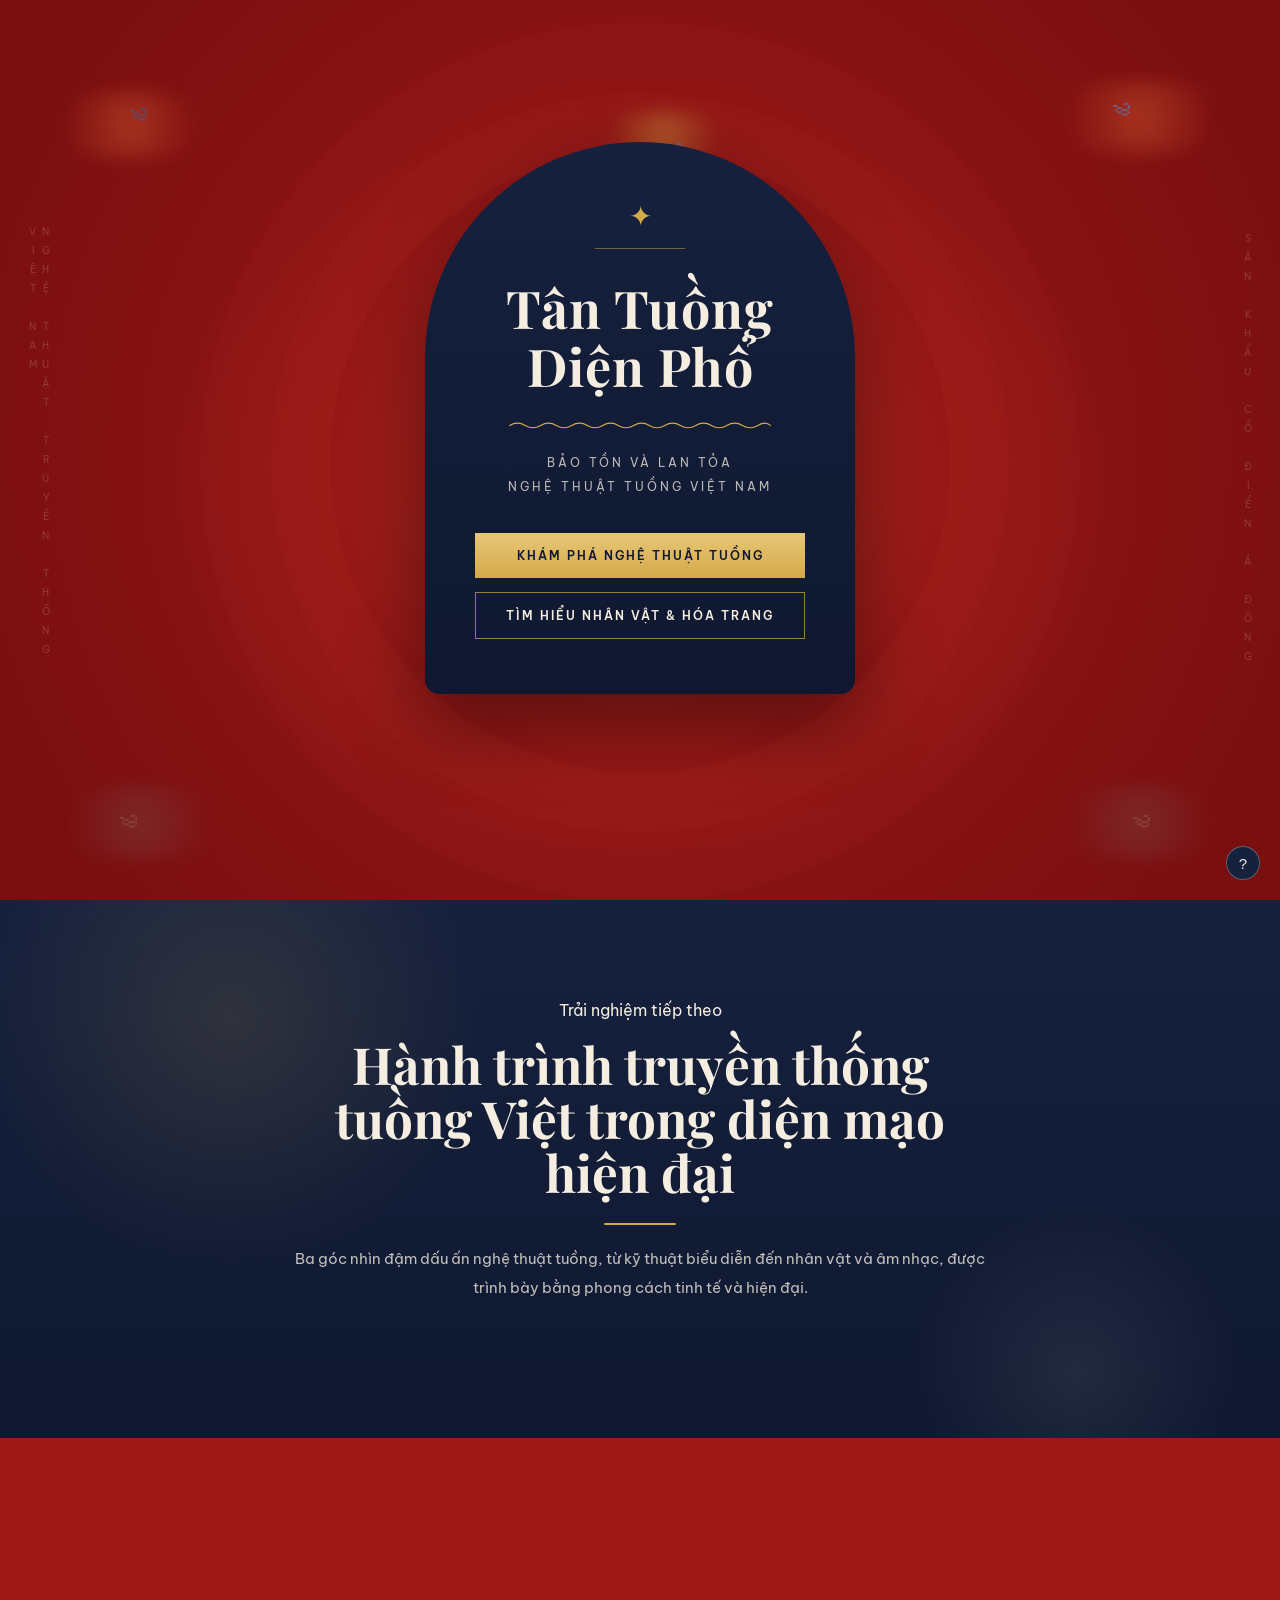
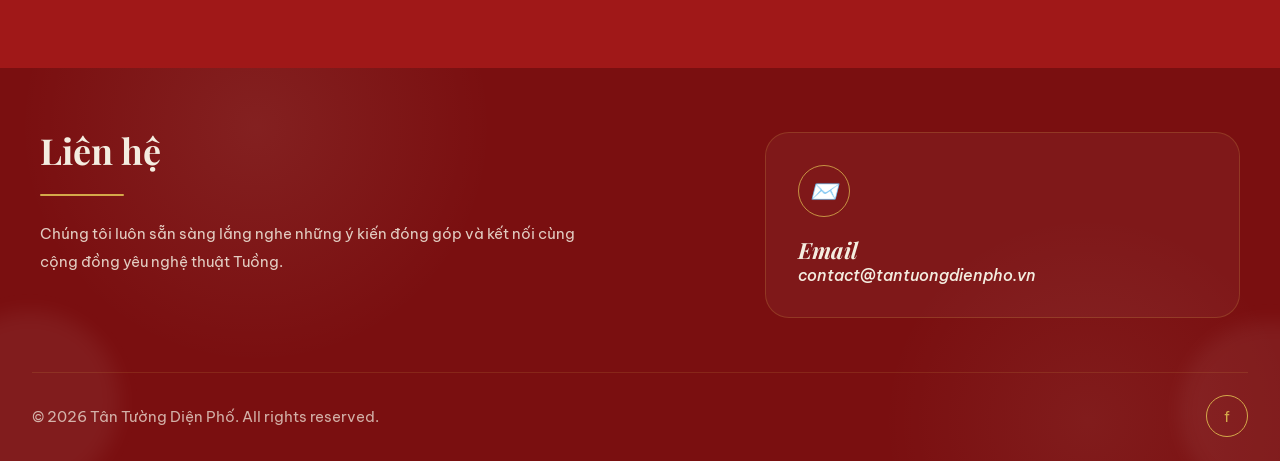
==== index.html @ 677be12e "lasted version" ====
<!DOCTYPE html>
<html lang="vi">
<head>
    <meta charset="UTF-8">
    <meta name="viewport" content="width=device-width, initial-scale=1.0">
    <title>Tân Tuồng Diện Phổ</title>
    <link rel="preconnect" href="https://fonts.googleapis.com">
    <link rel="preconnect" href="https://fonts.gstatic.com" crossorigin>
    <link href="https://fonts.googleapis.com/css2?family=Playfair+Display:wght@600;700;800&family=Be+Vietnam+Pro:wght@400;500;600&display=swap" rel="stylesheet">
    <style>
        :root {
            --maroon: #a01818;
            --maroon-dark: #7a0f10;
            --navy: #16213e;
            --navy-deep: #0f1830;
            --gold: #d4a94a;
            --gold-light: #e8c777;
            --cream: #f4ede0;
            --header-bg: #141225;
            --arch-offset: -30px;
        }

        * {
            margin: 0;
            padding: 0;
            box-sizing: border-box;
        }

        body {
            font-family: 'Be Vietnam Pro', sans-serif;
            background: var(--maroon);
            color: var(--cream);
            overflow-x: hidden;
        }

        header {
            position: fixed;
            top: 0;
            left: 0;
            right: 0;
            height: 56px;
            background: var(--header-bg);
            display: flex;
            align-items: center;
            justify-content: space-between;
            padding: 0 32px;
            z-index: 100;
            border-bottom: 1px solid rgba(212, 169, 74, 0.15);
        }

        .hero {
            position: relative;
            min-height: 100vh;
            padding: 26px 0 30px;
            background:
                radial-gradient(ellipse at center 55%, rgba(180, 40, 30, 0.55) 0%, transparent 55%),
                radial-gradient(circle at center, var(--maroon) 0%, var(--maroon-dark) 90%);
            display: flex;
            align-items: center;
            justify-content: center;
            overflow: hidden;
        }

        .hero::before {
            content: "";
            position: absolute;
            top: 50%;
            left: 50%;
            width: 620px;
            height: 620px;
            transform: translate(-50%, -48%);
            border-radius: 50%;
            background: radial-gradient(circle, rgba(200, 60, 40, 0.4) 0%, transparent 70%);
            box-shadow:
                0 0 0 60px rgba(200, 60, 40, 0.06),
                0 0 0 130px rgba(200, 60, 40, 0.05);
            pointer-events: none;
        }

        .side-text {
            position: absolute;
            top: 50%;
            transform: translateY(-50%);
            writing-mode: vertical-rl;
            text-orientation: upright;
            font-size: 10px;
            letter-spacing: 6px;
            color: rgba(244, 237, 224, 0.18);
            text-transform: uppercase;
            user-select: none;
        }

        .side-text.left { left: 26px; }
        .side-text.right { right: 26px; }

        .cloud {
            position: absolute;
            border-radius: 50%;
            filter: blur(8px);
            opacity: 0.55;
            pointer-events: none;
        }
        .cloud.tl { top: 90px;  left: 40px;   width: 180px; height: 70px;
            background: radial-gradient(circle, #c8502a 0%, transparent 70%); }
        .cloud.tr { top: 80px;  right: 40px;  width: 200px; height: 75px;
            background: radial-gradient(circle, #c8502a 0%, transparent 70%); }
        .cloud.tc { top: 110px; left: 46%;    width: 150px; height: 55px;
            background: radial-gradient(circle, #c98a3a 0%, transparent 70%); }
        .cloud.bl { bottom: 40px; left: 40px; width: 200px; height: 75px;
            background: radial-gradient(circle, #7a3a3a 0%, transparent 70%); }
        .cloud.br { bottom: 40px; right: 40px; width: 200px; height: 75px;
            background: radial-gradient(circle, #7a3a3a 0%, transparent 70%); }

        .swirl {
            position: absolute;
            font-size: 34px;
            color: rgba(60, 90, 150, 0.55);
            pointer-events: none;
        }
        .swirl.s1 { top: 95px; left: 130px; }
        .swirl.s2 { top: 130px; left: 52%; color: rgba(90, 120, 180, 0.6); }
        .swirl.s3 { top: 90px; right: 150px; color: rgba(90, 120, 180, 0.6); }
        .swirl.s4 { bottom: 55px; left: 120px; color: rgba(150, 90, 70, 0.5); }
        .swirl.s5 { bottom: 55px; right: 130px; color: rgba(150, 90, 70, 0.5); }

        .arch {
            position: relative;
            z-index: 5;
            width: 430px;
            max-width: 90vw;
            padding: 60px 50px 55px;
            background: linear-gradient(180deg, var(--navy) 0%, var(--navy-deep) 100%);
            border-radius: 215px 215px 14px 14px;
            box-shadow: 0 30px 80px rgba(0, 0, 0, 0.45);
            text-align: center;
            transform: translateY(var(--arch-offset));
        }

        .arch .top-star {
            color: var(--gold);
            font-size: 28px;
            line-height: 1;
        }

        .arch .divider-line {
            width: 90px;
            height: 1px;
            background: rgba(212, 169, 74, 0.5);
            margin: 18px auto 30px;
        }

        .arch h1 {
            font-family: 'Playfair Display', serif;
            font-weight: 700;
            font-size: 52px;
            line-height: 1.1;
            color: var(--cream);
            letter-spacing: 1px;
        }

        .wave {
            width: 340px;
            max-width: 80%;
            margin: 26px auto 20px;
            display: block;
        }

        .arch .subtitle {
            font-size: 12px;
            letter-spacing: 3px;
            color: rgba(244, 237, 224, 0.75);
            text-transform: uppercase;
            line-height: 2;
        }

        .arch .actions {
            margin-top: 34px;
            display: flex;
            flex-direction: column;
            gap: 14px;
        }

        .btn {
            padding: 15px 20px;
            font-size: 12px;
            font-weight: 600;
            letter-spacing: 2px;
            text-transform: uppercase;
            cursor: pointer;
            font-family: inherit;
            transition: all 0.25s ease;
        }

        .btn-primary {
            background: linear-gradient(180deg, var(--gold-light), var(--gold));
            border: none;
            color: var(--navy-deep);
        }

        .btn-primary:hover {
            filter: brightness(1.08);
            transform: translateY(-2px);
        }

        .btn-outline {
            background: transparent;
            border: 1px solid rgba(212, 169, 74, 0.7);
            color: var(--cream);
        }

        .btn-outline:hover {
            background: rgba(212, 169, 74, 0.12);
            border-color: var(--gold);
        }

        .contact-footer {
            position: relative;
            background: var(--maroon-dark);
            color: var(--cream);
            overflow: hidden;
            padding: 64px 32px 24px;
        }

        .contact-footer::before {
            content: "";
            position: absolute;
            inset: 0;
            background: radial-gradient(circle at 20% 15%, rgba(244, 237, 224, 0.08), transparent 22%),
                        radial-gradient(circle at 85% 90%, rgba(244, 237, 224, 0.06), transparent 18%);
            pointer-events: none;
            z-index: 0;
        }

        .contact-footer .footer-shell {
            position: relative;
            z-index: 1;
            max-width: 1200px;
            margin: 0 auto;
            display: grid;
            grid-template-columns: 1.3fr 0.9fr;
            gap: 38px;
            align-items: start;
        }

        .contact-footer h2 {
            font-family: 'Playfair Display', serif;
            font-weight: 700;
            font-size: clamp(2rem, 2.8vw, 3.4rem);
            line-height: 1.05;
            margin: 0;
        }

        .footer-heading {
            margin-bottom: 20px;
        }

        .footer-divider {
            width: 84px;
            height: 2px;
            margin: 24px 0 24px 0;
            background: var(--gold);
            border-radius: 999px;
        }

        .footer-copy {
            max-width: 560px;
            color: rgba(244, 237, 224, 0.85);
            line-height: 1.9;
            font-size: 15px;
            margin: 0;
        }

        .footer-contact {
            border: 1px solid rgba(212, 169, 74, 0.22);
            border-radius: 24px;
            padding: 32px;
            display: grid;
            gap: 18px;
            background: rgba(255, 255, 255, 0.04);
        }

        .footer-contact .contact-icon {
            width: 52px;
            height: 52px;
            display: grid;
            place-items: center;
            border: 1px solid rgba(212, 169, 74, 0.85);
            border-radius: 50%;
            color: var(--gold);
            font-size: 22px;
        }

        .footer-contact h3 {
            font-family: 'Playfair Display', serif;
            margin: 0;
            font-size: 1.4rem;
        }

        .footer-contact a {
            color: var(--cream);
            text-decoration: none;
            font-weight: 500;
            transition: color 0.2s ease;
        }

        .footer-contact a:hover {
            color: var(--gold);
        }

        .footer-bottom {
            position: relative;
            z-index: 1;
            display: flex;
            align-items: center;
            justify-content: space-between;
            border-top: 1px solid rgba(212, 169, 74, 0.15);
            margin-top: 54px;
            padding-top: 22px;
            font-size: 0.94rem;
            color: rgba(244, 237, 224, 0.72);
        }

        .footer-social {
            display: flex;
            align-items: center;
        }

        .footer-social a {
            width: 42px;
            height: 42px;
            border: 1px solid var(--gold);
            border-radius: 50%;
            display: grid;
            place-items: center;
            color: var(--gold);
            transition: transform 0.2s ease, background 0.2s ease;
            text-decoration: none;
        }

        .footer-social a:hover {
            transform: scale(1.05);
            background: rgba(212, 169, 74, 0.12);
        }

        .contact-footer .footer-cloud {
            position: absolute;
            width: 180px;
            height: 180px;
            border-radius: 50%;
            background: rgba(244, 237, 224, 0.06);
            filter: blur(10px);
            z-index: 0;
            pointer-events: none;
        }

        .contact-footer .footer-cloud.left {
            left: -60px;
            bottom: -30px;
        }

        .contact-footer .footer-cloud.right {
            right: -80px;
            bottom: -40px;
        }

        @media (max-width: 1024px) {
            .contact-footer .footer-shell {
                grid-template-columns: 1fr;
            }

            .footer-bottom {
                flex-direction: column;
                align-items: center;
                gap: 18px;
                text-align: center;
            }

            .footer-social {
                justify-content: center;
            }
        }

        @media (max-width: 768px) {
            .experience-section {
                padding: 60px 20px 0;
            }

            .contact-footer {
                padding: 52px 20px 24px;
            }

            .footer-contact {
                padding: 28px;
            }

            .footer-heading {
                text-align: center;
            }

            .footer-copy {
                margin-left: auto;
                margin-right: auto;
            }

            .footer-bottom {
                padding-top: 18px;
            }
        }

        .red-panel {
            position: relative;
            width: 100vw;
            min-height: calc(100vh - 670px);
            background: var(--maroon);
            left: 50%;
            transform: translateX(-50%);
        }

        .experience-section {
            position: relative;
            padding: 100px 0 80px;
            background: linear-gradient(180deg, var(--navy) 0%, var(--navy-deep) 100%);
            overflow: hidden;
        }

        .experience-section::before {
            content: "";
            position: absolute;
            inset: 0;
            background: radial-gradient(circle at 18% 22%, rgba(212, 169, 74, 0.14), transparent 22%),
                        radial-gradient(circle at 84% 88%, rgba(244, 237, 224, 0.08), transparent 14%);
            pointer-events: none;
            z-index: 0;
        }

        .experience-shell {
            position: relative;
            z-index: 1;
            max-width: 1200px;
            margin: 0 auto;
        }

        .experience-intro {
            max-width: 720px;
            margin: 0 auto 56px;
            text-align: center;
            opacity: 0;
            transform: translateY(18px);
            animation: fadeUp 0.7s ease forwards;
            animation-delay: 0.2s;
        }

        .experience-intro h2 {
            font-family: 'Playfair Display', serif;
            font-weight: 700;
            font-size: clamp(2.6rem, 4vw, 3.8rem);
            line-height: 1.05;
            margin-top: 18px;
        }

        .experience-intro p {
            margin-top: 20px;
            color: rgba(244, 237, 224, 0.78);
            font-size: 15px;
            line-height: 1.9;
        }

        .experience-divider {
            width: 72px;
            height: 2px;
            background: var(--gold);
            border-radius: 999px;
            margin: 24px auto 0;
        }

        .feature-grid {
            display: grid;
            grid-template-columns: repeat(3, minmax(0, 1fr));
            gap: 28px;
        }

        .feature-card {
            position: relative;
            background: rgba(255, 255, 255, 0.05);
            border: 1px solid rgba(212, 169, 74, 0.18);
            border-radius: 28px;
            padding: 34px 30px;
            min-height: 340px;
            display: flex;
            flex-direction: column;
            justify-content: space-between;
            box-shadow: 0 24px 60px rgba(0, 0, 0, 0.18);
            transition: transform 0.3s ease, box-shadow 0.3s ease;
            opacity: 0;
            transform: translateY(24px);
            animation: fadeUp 0.7s ease forwards;
        }

        .feature-card:nth-child(1) { animation-delay: 0.35s; }
        .feature-card:nth-child(2) { animation-delay: 0.5s; }
        .feature-card:nth-child(3) { animation-delay: 0.65s; }

        .feature-card:hover {
            transform: translateY(-8px);
            box-shadow: 0 36px 90px rgba(0, 0, 0, 0.22);
        }

        .feature-icon {
            width: 56px;
            height: 56px;
            display: grid;
            place-items: center;
            margin-bottom: 24px;
            border-radius: 18px;
            background: rgba(212, 169, 74, 0.14);
            color: var(--gold);
            font-size: 28px;
        }

        .feature-card h3 {
            font-family: 'Playfair Display', serif;
            font-size: 1.45rem;
            margin-bottom: 14px;
        }

        .feature-card p {
            color: rgba(244, 237, 224, 0.77);
            line-height: 1.9;
            margin: 0;
        }

        .card-btn {
            margin-top: 30px;
            width: fit-content;
        }

        .section-spark {
            position: absolute;
            width: 10px;
            height: 10px;
            border-radius: 50%;
            background: rgba(212, 169, 74, 0.8);
            filter: blur(0.6px);
            opacity: 0.9;
            pointer-events: none;
            z-index: 0;
        }

        .section-spark.s1 {
            top: 24%;
            left: 12%;
        }

        .section-spark.s2 {
            bottom: 22%;
            right: 14%;
            width: 14px;
            height: 14px;
            opacity: 0.75;
        }

        @keyframes fadeUp {
            to {
                opacity: 1;
                transform: translateY(0);
            }
        }

        @media (prefers-reduced-motion: reduce) {
            .experience-intro,
            .feature-card {
                animation: none !important;
                transition: none !important;
                transform: none !important;
            }
        }

        .help {
            position: fixed;
            bottom: 20px;
            right: 20px;
            width: 34px;
            height: 34px;
            border-radius: 50%;
            background: var(--navy);
            color: var(--cream);
            border: 1px solid rgba(244, 237, 224, 0.3);
            display: flex;
            align-items: center;
            justify-content: center;
            font-size: 15px;
            cursor: pointer;
            z-index: 100;
        }

        @media (max-width: 1024px) {
            .feature-grid {
                grid-template-columns: 1fr 1fr;
            }
        }

        @media (max-width: 768px) {
            nav, .btn-header { display: none; }
            .arch h1 { font-size: 38px; }
            .side-text { display: none; }
            .experience-section {
                padding: 60px 20px 80px;
            }
            .feature-grid {
                grid-template-columns: 1fr;
            }
        }
    </style>
</head>
<body>
    <section class="hero">
        <!-- decorative clouds & swirls -->
        <span class="cloud tl"></span>
        <span class="cloud tr"></span>
        <span class="cloud tc"></span>
        <span class="cloud bl"></span>
        <span class="cloud br"></span>
        <span class="swirl s1">༄</span>
        <span class="swirl s2">༄</span>
        <span class="swirl s3">༄</span>
        <span class="swirl s4">༄</span>
        <span class="swirl s5">༄</span>

        <div class="side-text left">Nghệ thuật truyền thống Việt Nam</div>
        <div class="side-text right">Sân khấu cổ điển Á Đông</div>

        <div class="arch">
            <div class="top-star">✦</div>
            <div class="divider-line"></div>
            <h1>Tân Tuồng<br>Diện Phổ</h1>

            <svg class="wave" viewBox="0 0 340 14" fill="none" xmlns="http://www.w3.org/2000/svg">
                <path d="M2 7 Q 12 1, 22 7 T 42 7 T 62 7 T 82 7 T 102 7 T 122 7 T 142 7 T 162 7 T 182 7 T 202 7 T 222 7 T 242 7 T 262 7 T 282 7 T 302 7 T 322 7 T 338 7"
                      stroke="#d4a94a" stroke-width="1.5" fill="none" stroke-linecap="round"/>
            </svg>

            <div class="subtitle">
                Bảo tồn và lan tỏa<br>
                Nghệ thuật tuồng Việt Nam
            </div>

            <div class="actions">
                <button class="btn btn-primary">Khám phá nghệ thuật tuồng</button>
                <button class="btn btn-outline">Tìm hiểu nhân vật &amp; hóa trang</button>
            </div>
        </div>
    </section>

    <section class="experience-section">
        <div class="experience-shell">
            <div class="experience-intro">
                <div class="section-label">Trải nghiệm tiếp theo</div>
                <h2>Hành trình truyền thống tuồng Việt trong diện mạo hiện đại</h2>
                <div class="experience-divider"></div>
                <p>Ba góc nhìn đậm dấu ấn nghệ thuật tuồng, từ kỹ thuật biểu diễn đến nhân vật và âm nhạc, được trình bày bằng phong cách tinh tế và hiện đại.</p>
            </div>

        </div>
    </section>

    <div class="red-panel"></div>

    <footer class="contact-footer" aria-labelledby="footer-contact-title">
        <div class="contact-footer__cloud footer-cloud left"></div>
        <div class="contact-footer__cloud footer-cloud right"></div>

        <div class="footer-shell">
            <div class="footer-heading">
                <h2 id="footer-contact-title">Liên hệ</h2>
                <div class="footer-divider"></div>
                <p class="footer-copy">Chúng tôi luôn sẵn sàng lắng nghe những ý kiến đóng góp và kết nối cùng cộng đồng yêu nghệ thuật Tuồng.</p>
            </div>

            <address class="footer-contact" aria-label="Email contact">
                <div class="contact-icon" aria-hidden="true">✉️</div>
                <div>
                    <h3>Email</h3>
                    <a href="mailto:contact@tantuongdienpho.vn">contact@tantuongdienpho.vn</a>
                </div>
            </address>
        </div>

        <div class="footer-bottom">
            <div>© 2026 Tân Tường Diện Phố. All rights reserved.</div>
            <div class="footer-social">
                <a href="https://www.facebook.com" aria-label="Facebook page" target="_blank" rel="noreferrer noopener">f</a>
            </div>
        </div>
    </footer>

    <button class="help" title="Trợ giúp">?</button>
</body>
</html>
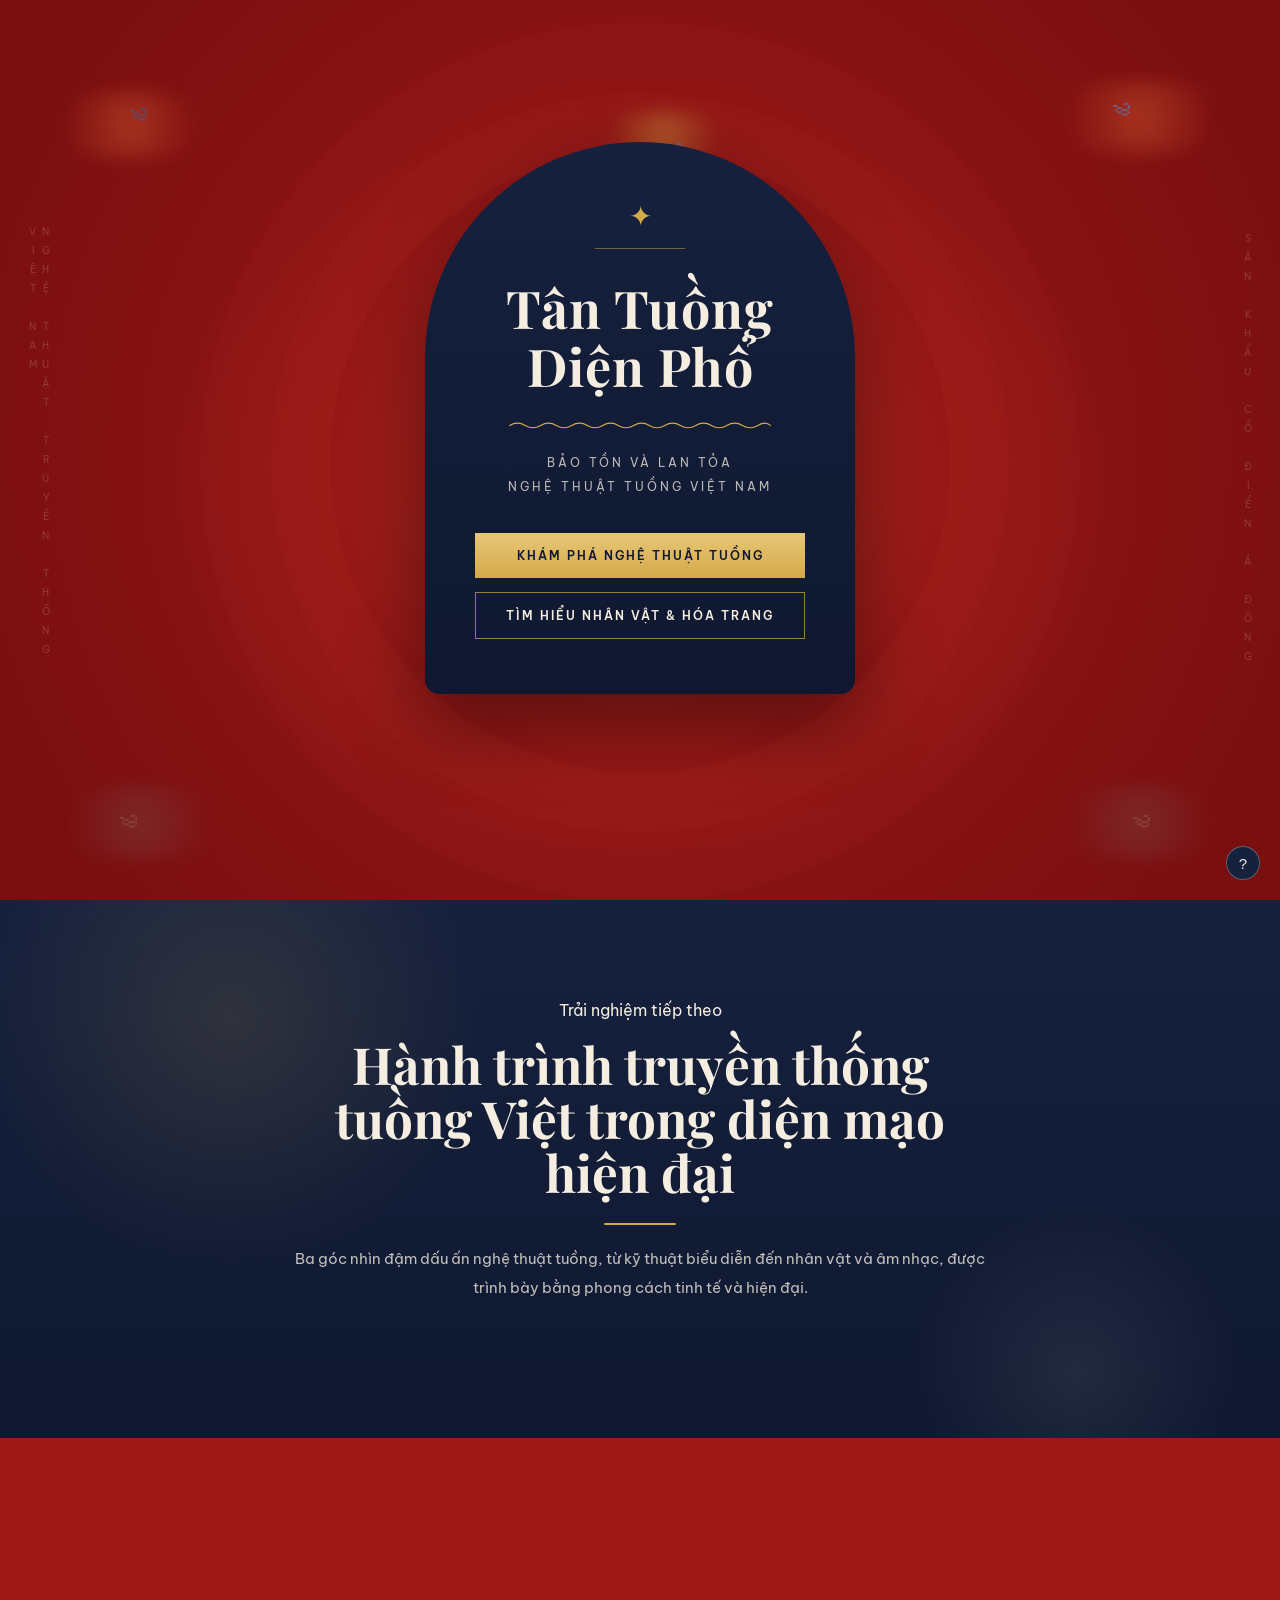
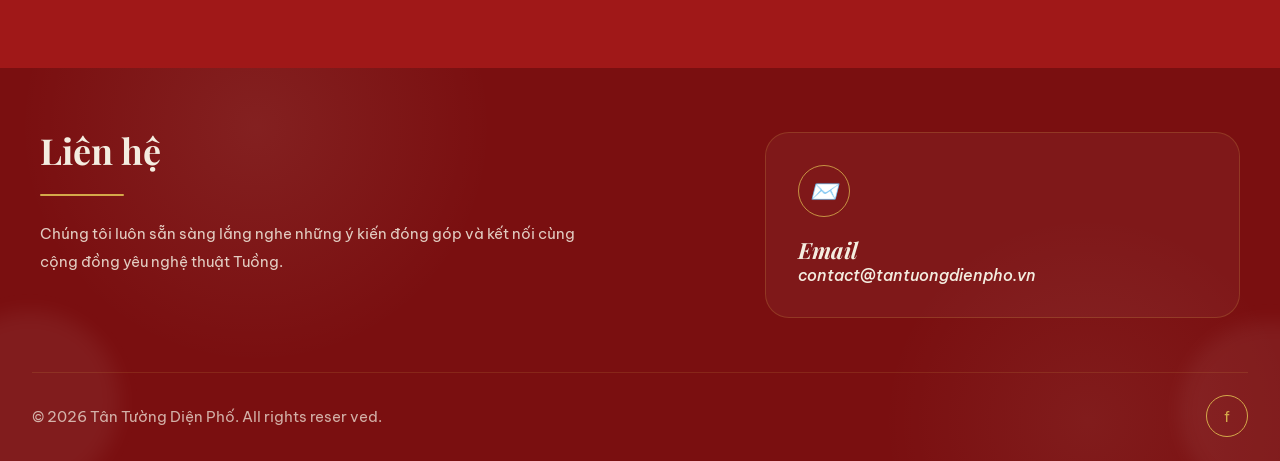
==== commit 8fcca842: "Implement PNG clouds in CSS and HTML Added PNG decorative clouds with responsive styles." ====
--- a/index.html
+++ b/index.html
@@ -116,6 +116,7 @@
             font-size: 34px;
             color: rgba(60, 90, 150, 0.55);
             pointer-events: none;
+            z-index: 3;
         }
         .swirl.s1 { top: 95px; left: 130px; }
         .swirl.s2 { top: 130px; left: 52%; color: rgba(90, 120, 180, 0.6); }
@@ -123,6 +124,51 @@
         .swirl.s4 { bottom: 55px; left: 120px; color: rgba(150, 90, 70, 0.5); }
         .swirl.s5 { bottom: 55px; right: 130px; color: rgba(150, 90, 70, 0.5); }
 
+        /* PNG decorative clouds (use images from /img) */
+        .png-cloud {
+            position: absolute;
+            pointer-events: none;
+            user-select: none;
+            object-fit: contain;
+            height: auto;
+            z-index: 2; /* below .arch (z-index:5) */
+        }
+
+        /* Top-left: img/4.png — slightly overflow left edge */
+        .png-cloud.top-left {
+            left: 270px;
+            top: 40px;
+            width: clamp(340px, 36vw, 380px);
+            transform: scale(1.5);
+            transform-origin: center center;
+        }
+
+        /* Top-right: img/5.png */
+        .png-cloud.top-right {
+            right: 380px;
+            top: 210px;
+            width: clamp(180px, 18vw, 220px);
+            transform: rotate(-5deg) scale(2);
+            transform-origin: center center;
+        }
+
+        /* Bottom-left base: img/2.png (teal cloud) */
+        .png-cloud.bottom-left {
+            left: 10px;
+            bottom: -80px;
+            width: clamp(380px, 44vw, 450px);
+            z-index: 2;
+        }
+
+        /* Bottom-left small overlay (removed) */
+
+        /* Responsive: reduce cloud sizes to ~65% on small screens */
+        @media (max-width: 768px) {
+            .png-cloud.top-left { width: clamp(220px, 30vw, 250px); left: 290px; top: 24px; transform: scale(1.5); transform-origin: center center; }
+            .png-cloud.top-right { width: clamp(120px, 22vw, 150px); right: 280px; top: 140px; transform: rotate(-5deg) scale(2); transform-origin: center center; }
+            .png-cloud.bottom-left { width: clamp(240px, 45vw, 300px); left: 50px; bottom: -40px; }
+            /* .png-cloud.bottom-left-small removed */
+        }
         .arch {
             position: relative;
             z-index: 5;
@@ -620,6 +666,13 @@
         <span class="cloud tc"></span>
         <span class="cloud bl"></span>
         <span class="cloud br"></span>
+
+        <!-- decorative clouds & swirls (original ornaments restored) -->
+        <!-- PNG cloud decorations (layered below the arch) -->
+        <img src="img/4.png" alt="" class="png-cloud top-left" aria-hidden="true">
+        <img src="img/5.png" alt="" class="png-cloud top-right" aria-hidden="true">
+        <img src="img/2.png" alt="" class="png-cloud bottom-left" aria-hidden="true">
+
         <span class="swirl s1">༄</span>
         <span class="swirl s2">༄</span>
         <span class="swirl s3">༄</span>
@@ -686,7 +739,7 @@
         </div>
 
         <div class="footer-bottom">
-            <div>© 2026 Tân Tường Diện Phố. All rights reserved.</div>
+            <div>© 2026 Tân Tường Diện Phố. All rights reser    ved.</div>
             <div class="footer-social">
                 <a href="https://www.facebook.com" aria-label="Facebook page" target="_blank" rel="noreferrer noopener">f</a>
             </div>
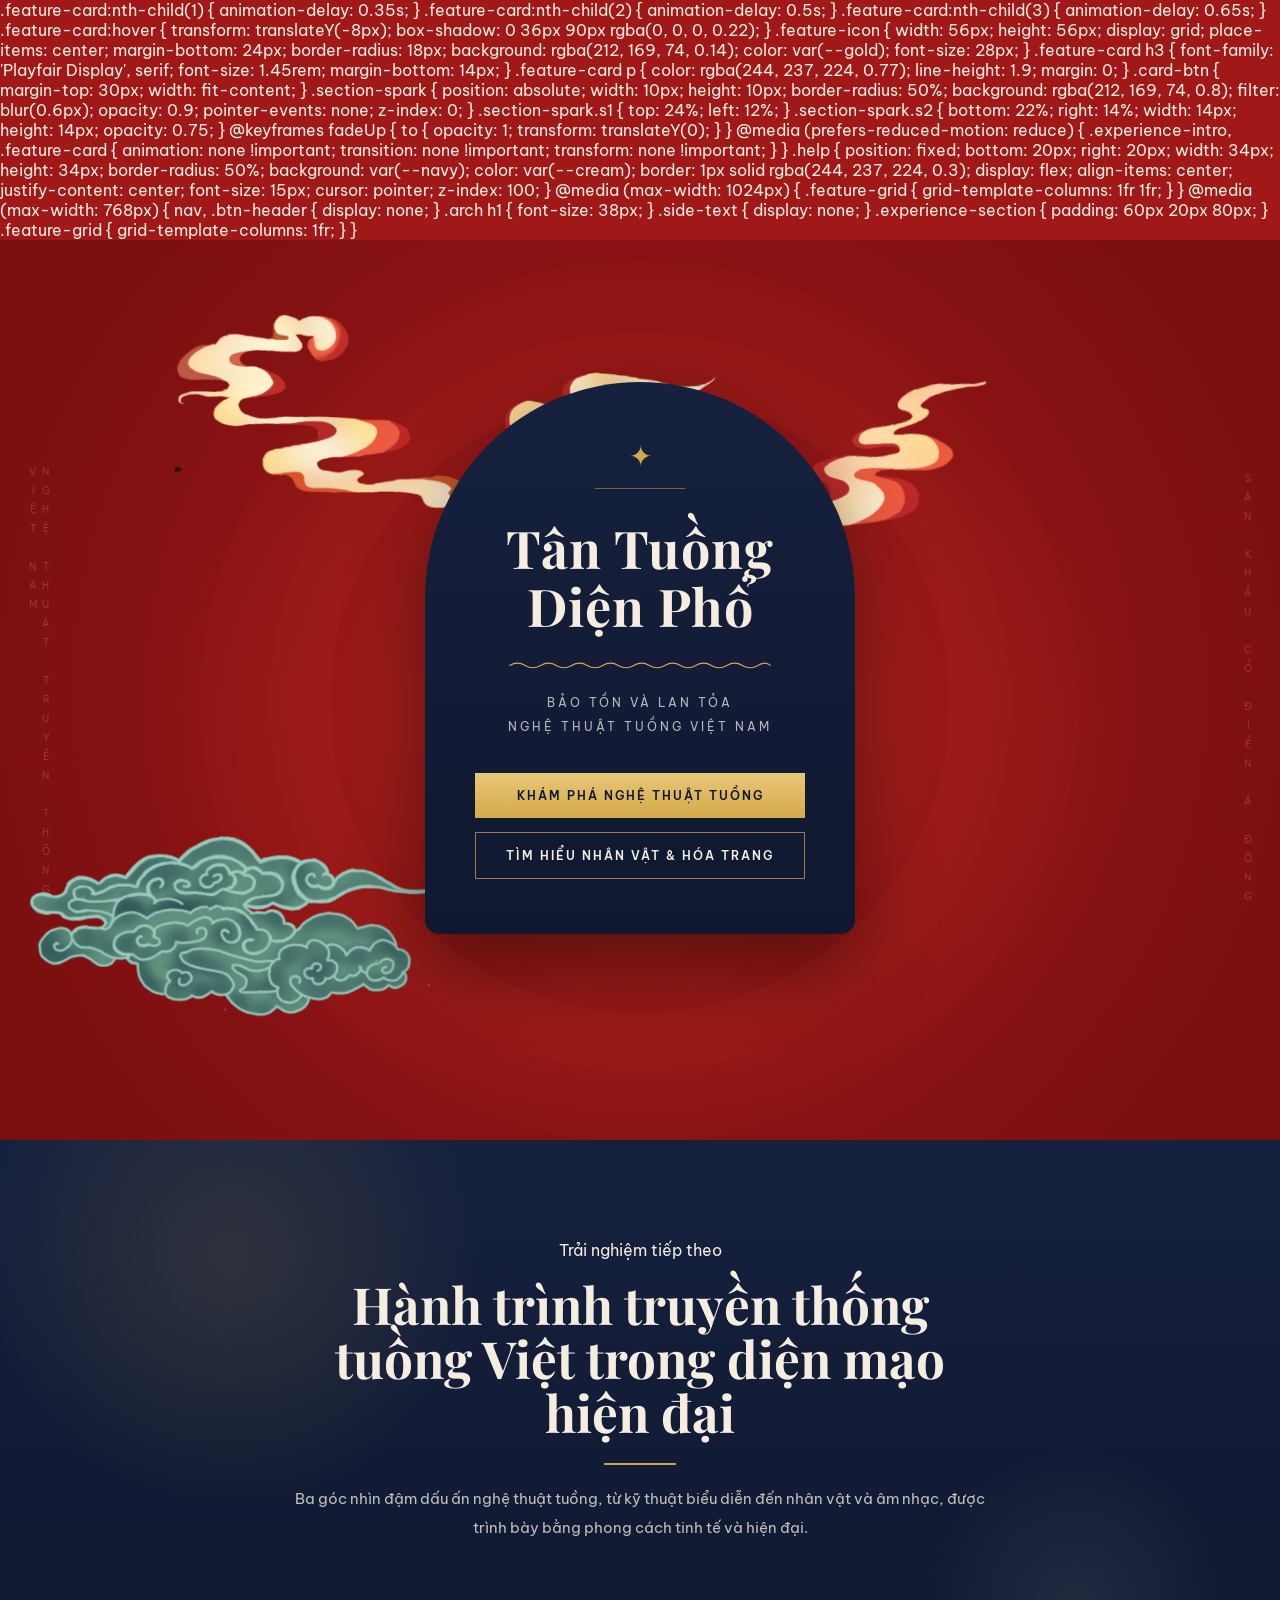
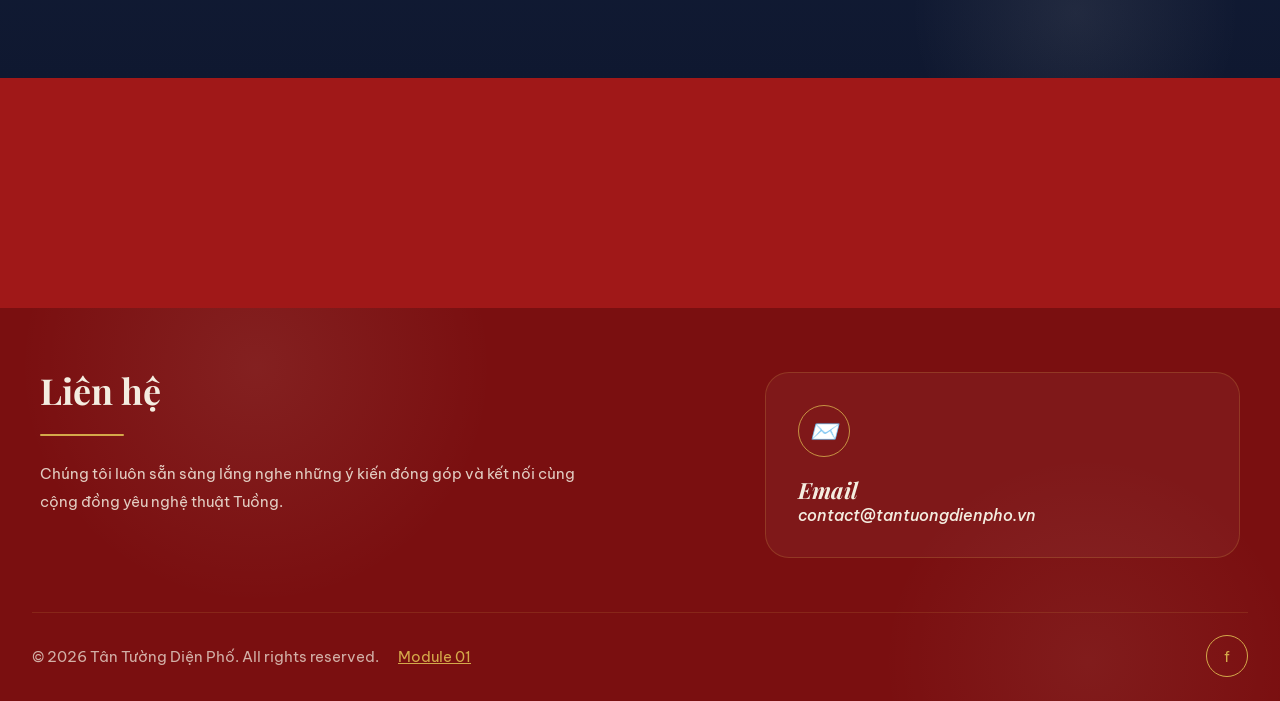
==== commit 3244334b: "adhsjfd" ====
--- a/index.html
+++ b/index.html
@@ -7,541 +7,7 @@
     <link rel="preconnect" href="https://fonts.googleapis.com">
     <link rel="preconnect" href="https://fonts.gstatic.com" crossorigin>
     <link href="https://fonts.googleapis.com/css2?family=Playfair+Display:wght@600;700;800&family=Be+Vietnam+Pro:wght@400;500;600&display=swap" rel="stylesheet">
-    <style>
-        :root {
-            --maroon: #a01818;
-            --maroon-dark: #7a0f10;
-            --navy: #16213e;
-            --navy-deep: #0f1830;
-            --gold: #d4a94a;
-            --gold-light: #e8c777;
-            --cream: #f4ede0;
-            --header-bg: #141225;
-            --arch-offset: -30px;
-        }
-
-        * {
-            margin: 0;
-            padding: 0;
-            box-sizing: border-box;
-        }
-
-        body {
-            font-family: 'Be Vietnam Pro', sans-serif;
-            background: var(--maroon);
-            color: var(--cream);
-            overflow-x: hidden;
-        }
-
-        header {
-            position: fixed;
-            top: 0;
-            left: 0;
-            right: 0;
-            height: 56px;
-            background: var(--header-bg);
-            display: flex;
-            align-items: center;
-            justify-content: space-between;
-            padding: 0 32px;
-            z-index: 100;
-            border-bottom: 1px solid rgba(212, 169, 74, 0.15);
-        }
-
-        .hero {
-            position: relative;
-            min-height: 100vh;
-            padding: 26px 0 30px;
-            background:
-                radial-gradient(ellipse at center 55%, rgba(180, 40, 30, 0.55) 0%, transparent 55%),
-                radial-gradient(circle at center, var(--maroon) 0%, var(--maroon-dark) 90%);
-            display: flex;
-            align-items: center;
-            justify-content: center;
-            overflow: hidden;
-        }
-
-        .hero::before {
-            content: "";
-            position: absolute;
-            top: 50%;
-            left: 50%;
-            width: 620px;
-            height: 620px;
-            transform: translate(-50%, -48%);
-            border-radius: 50%;
-            background: radial-gradient(circle, rgba(200, 60, 40, 0.4) 0%, transparent 70%);
-            box-shadow:
-                0 0 0 60px rgba(200, 60, 40, 0.06),
-                0 0 0 130px rgba(200, 60, 40, 0.05);
-            pointer-events: none;
-        }
-
-        .side-text {
-            position: absolute;
-            top: 50%;
-            transform: translateY(-50%);
-            writing-mode: vertical-rl;
-            text-orientation: upright;
-            font-size: 10px;
-            letter-spacing: 6px;
-            color: rgba(244, 237, 224, 0.18);
-            text-transform: uppercase;
-            user-select: none;
-        }
-
-        .side-text.left { left: 26px; }
-        .side-text.right { right: 26px; }
-
-        .cloud {
-            position: absolute;
-            border-radius: 50%;
-            filter: blur(8px);
-            opacity: 0.55;
-            pointer-events: none;
-        }
-        .cloud.tl { top: 90px;  left: 40px;   width: 180px; height: 70px;
-            background: radial-gradient(circle, #c8502a 0%, transparent 70%); }
-        .cloud.tr { top: 80px;  right: 40px;  width: 200px; height: 75px;
-            background: radial-gradient(circle, #c8502a 0%, transparent 70%); }
-        .cloud.tc { top: 110px; left: 46%;    width: 150px; height: 55px;
-            background: radial-gradient(circle, #c98a3a 0%, transparent 70%); }
-        .cloud.bl { bottom: 40px; left: 40px; width: 200px; height: 75px;
-            background: radial-gradient(circle, #7a3a3a 0%, transparent 70%); }
-        .cloud.br { bottom: 40px; right: 40px; width: 200px; height: 75px;
-            background: radial-gradient(circle, #7a3a3a 0%, transparent 70%); }
-
-        .swirl {
-            position: absolute;
-            font-size: 34px;
-            color: rgba(60, 90, 150, 0.55);
-            pointer-events: none;
-            z-index: 3;
-        }
-        .swirl.s1 { top: 95px; left: 130px; }
-        .swirl.s2 { top: 130px; left: 52%; color: rgba(90, 120, 180, 0.6); }
-        .swirl.s3 { top: 90px; right: 150px; color: rgba(90, 120, 180, 0.6); }
-        .swirl.s4 { bottom: 55px; left: 120px; color: rgba(150, 90, 70, 0.5); }
-        .swirl.s5 { bottom: 55px; right: 130px; color: rgba(150, 90, 70, 0.5); }
-
-        /* PNG decorative clouds (use images from /img) */
-        .png-cloud {
-            position: absolute;
-            pointer-events: none;
-            user-select: none;
-            object-fit: contain;
-            height: auto;
-            z-index: 2; /* below .arch (z-index:5) */
-        }
-
-        /* Top-left: img/4.png — slightly overflow left edge */
-        .png-cloud.top-left {
-            left: 270px;
-            top: 40px;
-            width: clamp(340px, 36vw, 380px);
-            transform: scale(1.5);
-            transform-origin: center center;
-        }
-
-        /* Top-right: img/5.png */
-        .png-cloud.top-right {
-            right: 380px;
-            top: 210px;
-            width: clamp(180px, 18vw, 220px);
-            transform: rotate(-5deg) scale(2);
-            transform-origin: center center;
-        }
-
-        /* Bottom-left base: img/2.png (teal cloud) */
-        .png-cloud.bottom-left {
-            left: 10px;
-            bottom: -80px;
-            width: clamp(380px, 44vw, 450px);
-            z-index: 2;
-        }
-
-        /* Bottom-left small overlay (removed) */
-
-        /* Responsive: reduce cloud sizes to ~65% on small screens */
-        @media (max-width: 768px) {
-            .png-cloud.top-left { width: clamp(220px, 30vw, 250px); left: 290px; top: 24px; transform: scale(1.5); transform-origin: center center; }
-            .png-cloud.top-right { width: clamp(120px, 22vw, 150px); right: 280px; top: 140px; transform: rotate(-5deg) scale(2); transform-origin: center center; }
-            .png-cloud.bottom-left { width: clamp(240px, 45vw, 300px); left: 50px; bottom: -40px; }
-            /* .png-cloud.bottom-left-small removed */
-        }
-        .arch {
-            position: relative;
-            z-index: 5;
-            width: 430px;
-            max-width: 90vw;
-            padding: 60px 50px 55px;
-            background: linear-gradient(180deg, var(--navy) 0%, var(--navy-deep) 100%);
-            border-radius: 215px 215px 14px 14px;
-            box-shadow: 0 30px 80px rgba(0, 0, 0, 0.45);
-            text-align: center;
-            transform: translateY(var(--arch-offset));
-        }
-
-        .arch .top-star {
-            color: var(--gold);
-            font-size: 28px;
-            line-height: 1;
-        }
-
-        .arch .divider-line {
-            width: 90px;
-            height: 1px;
-            background: rgba(212, 169, 74, 0.5);
-            margin: 18px auto 30px;
-        }
-
-        .arch h1 {
-            font-family: 'Playfair Display', serif;
-            font-weight: 700;
-            font-size: 52px;
-            line-height: 1.1;
-            color: var(--cream);
-            letter-spacing: 1px;
-        }
-
-        .wave {
-            width: 340px;
-            max-width: 80%;
-            margin: 26px auto 20px;
-            display: block;
-        }
-
-        .arch .subtitle {
-            font-size: 12px;
-            letter-spacing: 3px;
-            color: rgba(244, 237, 224, 0.75);
-            text-transform: uppercase;
-            line-height: 2;
-        }
-
-        .arch .actions {
-            margin-top: 34px;
-            display: flex;
-            flex-direction: column;
-            gap: 14px;
-        }
-
-        .btn {
-            padding: 15px 20px;
-            font-size: 12px;
-            font-weight: 600;
-            letter-spacing: 2px;
-            text-transform: uppercase;
-            cursor: pointer;
-            font-family: inherit;
-            transition: all 0.25s ease;
-        }
-
-        .btn-primary {
-            background: linear-gradient(180deg, var(--gold-light), var(--gold));
-            border: none;
-            color: var(--navy-deep);
-        }
-
-        .btn-primary:hover {
-            filter: brightness(1.08);
-            transform: translateY(-2px);
-        }
-
-        .btn-outline {
-            background: transparent;
-            border: 1px solid rgba(212, 169, 74, 0.7);
-            color: var(--cream);
-        }
-
-        .btn-outline:hover {
-            background: rgba(212, 169, 74, 0.12);
-            border-color: var(--gold);
-        }
-
-        .contact-footer {
-            position: relative;
-            background: var(--maroon-dark);
-            color: var(--cream);
-            overflow: hidden;
-            padding: 64px 32px 24px;
-        }
-
-        .contact-footer::before {
-            content: "";
-            position: absolute;
-            inset: 0;
-            background: radial-gradient(circle at 20% 15%, rgba(244, 237, 224, 0.08), transparent 22%),
-                        radial-gradient(circle at 85% 90%, rgba(244, 237, 224, 0.06), transparent 18%);
-            pointer-events: none;
-            z-index: 0;
-        }
-
-        .contact-footer .footer-shell {
-            position: relative;
-            z-index: 1;
-            max-width: 1200px;
-            margin: 0 auto;
-            display: grid;
-            grid-template-columns: 1.3fr 0.9fr;
-            gap: 38px;
-            align-items: start;
-        }
-
-        .contact-footer h2 {
-            font-family: 'Playfair Display', serif;
-            font-weight: 700;
-            font-size: clamp(2rem, 2.8vw, 3.4rem);
-            line-height: 1.05;
-            margin: 0;
-        }
-
-        .footer-heading {
-            margin-bottom: 20px;
-        }
-
-        .footer-divider {
-            width: 84px;
-            height: 2px;
-            margin: 24px 0 24px 0;
-            background: var(--gold);
-            border-radius: 999px;
-        }
-
-        .footer-copy {
-            max-width: 560px;
-            color: rgba(244, 237, 224, 0.85);
-            line-height: 1.9;
-            font-size: 15px;
-            margin: 0;
-        }
-
-        .footer-contact {
-            border: 1px solid rgba(212, 169, 74, 0.22);
-            border-radius: 24px;
-            padding: 32px;
-            display: grid;
-            gap: 18px;
-            background: rgba(255, 255, 255, 0.04);
-        }
-
-        .footer-contact .contact-icon {
-            width: 52px;
-            height: 52px;
-            display: grid;
-            place-items: center;
-            border: 1px solid rgba(212, 169, 74, 0.85);
-            border-radius: 50%;
-            color: var(--gold);
-            font-size: 22px;
-        }
-
-        .footer-contact h3 {
-            font-family: 'Playfair Display', serif;
-            margin: 0;
-            font-size: 1.4rem;
-        }
-
-        .footer-contact a {
-            color: var(--cream);
-            text-decoration: none;
-            font-weight: 500;
-            transition: color 0.2s ease;
-        }
-
-        .footer-contact a:hover {
-            color: var(--gold);
-        }
-
-        .footer-bottom {
-            position: relative;
-            z-index: 1;
-            display: flex;
-            align-items: center;
-            justify-content: space-between;
-            border-top: 1px solid rgba(212, 169, 74, 0.15);
-            margin-top: 54px;
-            padding-top: 22px;
-            font-size: 0.94rem;
-            color: rgba(244, 237, 224, 0.72);
-        }
-
-        .footer-social {
-            display: flex;
-            align-items: center;
-        }
-
-        .footer-social a {
-            width: 42px;
-            height: 42px;
-            border: 1px solid var(--gold);
-            border-radius: 50%;
-            display: grid;
-            place-items: center;
-            color: var(--gold);
-            transition: transform 0.2s ease, background 0.2s ease;
-            text-decoration: none;
-        }
-
-        .footer-social a:hover {
-            transform: scale(1.05);
-            background: rgba(212, 169, 74, 0.12);
-        }
-
-        .contact-footer .footer-cloud {
-            position: absolute;
-            width: 180px;
-            height: 180px;
-            border-radius: 50%;
-            background: rgba(244, 237, 224, 0.06);
-            filter: blur(10px);
-            z-index: 0;
-            pointer-events: none;
-        }
-
-        .contact-footer .footer-cloud.left {
-            left: -60px;
-            bottom: -30px;
-        }
-
-        .contact-footer .footer-cloud.right {
-            right: -80px;
-            bottom: -40px;
-        }
-
-        @media (max-width: 1024px) {
-            .contact-footer .footer-shell {
-                grid-template-columns: 1fr;
-            }
-
-            .footer-bottom {
-                flex-direction: column;
-                align-items: center;
-                gap: 18px;
-                text-align: center;
-            }
-
-            .footer-social {
-                justify-content: center;
-            }
-        }
-
-        @media (max-width: 768px) {
-            .experience-section {
-                padding: 60px 20px 0;
-            }
-
-            .contact-footer {
-                padding: 52px 20px 24px;
-            }
-
-            .footer-contact {
-                padding: 28px;
-            }
-
-            .footer-heading {
-                text-align: center;
-            }
-
-            .footer-copy {
-                margin-left: auto;
-                margin-right: auto;
-            }
-
-            .footer-bottom {
-                padding-top: 18px;
-            }
-        }
-
-        .red-panel {
-            position: relative;
-            width: 100vw;
-            min-height: calc(100vh - 670px);
-            background: var(--maroon);
-            left: 50%;
-            transform: translateX(-50%);
-        }
-
-        .experience-section {
-            position: relative;
-            padding: 100px 0 80px;
-            background: linear-gradient(180deg, var(--navy) 0%, var(--navy-deep) 100%);
-            overflow: hidden;
-        }
-
-        .experience-section::before {
-            content: "";
-            position: absolute;
-            inset: 0;
-            background: radial-gradient(circle at 18% 22%, rgba(212, 169, 74, 0.14), transparent 22%),
-                        radial-gradient(circle at 84% 88%, rgba(244, 237, 224, 0.08), transparent 14%);
-            pointer-events: none;
-            z-index: 0;
-        }
-
-        .experience-shell {
-            position: relative;
-            z-index: 1;
-            max-width: 1200px;
-            margin: 0 auto;
-        }
-
-        .experience-intro {
-            max-width: 720px;
-            margin: 0 auto 56px;
-            text-align: center;
-            opacity: 0;
-            transform: translateY(18px);
-            animation: fadeUp 0.7s ease forwards;
-            animation-delay: 0.2s;
-        }
-
-        .experience-intro h2 {
-            font-family: 'Playfair Display', serif;
-            font-weight: 700;
-            font-size: clamp(2.6rem, 4vw, 3.8rem);
-            line-height: 1.05;
-            margin-top: 18px;
-        }
-
-        .experience-intro p {
-            margin-top: 20px;
-            color: rgba(244, 237, 224, 0.78);
-            font-size: 15px;
-            line-height: 1.9;
-        }
-
-        .experience-divider {
-            width: 72px;
-            height: 2px;
-            background: var(--gold);
-            border-radius: 999px;
-            margin: 24px auto 0;
-        }
-
-        .feature-grid {
-            display: grid;
-            grid-template-columns: repeat(3, minmax(0, 1fr));
-            gap: 28px;
-        }
-
-        .feature-card {
-            position: relative;
-            background: rgba(255, 255, 255, 0.05);
-            border: 1px solid rgba(212, 169, 74, 0.18);
-            border-radius: 28px;
-            padding: 34px 30px;
-            min-height: 340px;
-            display: flex;
-            flex-direction: column;
-            justify-content: space-between;
-            box-shadow: 0 24px 60px rgba(0, 0, 0, 0.18);
-            transition: transform 0.3s ease, box-shadow 0.3s ease;
-            opacity: 0;
-            transform: translateY(24px);
-            animation: fadeUp 0.7s ease forwards;
-        }
-
+    <link rel="stylesheet" href="styles.css">
         .feature-card:nth-child(1) { animation-delay: 0.35s; }
         .feature-card:nth-child(2) { animation-delay: 0.5s; }
         .feature-card:nth-child(3) { animation-delay: 0.65s; }
@@ -660,24 +126,10 @@
 </head>
 <body>
     <section class="hero">
-        <!-- decorative clouds & swirls -->
-        <span class="cloud tl"></span>
-        <span class="cloud tr"></span>
-        <span class="cloud tc"></span>
-        <span class="cloud bl"></span>
-        <span class="cloud br"></span>
-
-        <!-- decorative clouds & swirls (original ornaments restored) -->
-        <!-- PNG cloud decorations (layered below the arch) -->
+        <!-- Decorative swirls and img-based cloud artwork remain -->
         <img src="img/4.png" alt="" class="png-cloud top-left" aria-hidden="true">
         <img src="img/5.png" alt="" class="png-cloud top-right" aria-hidden="true">
         <img src="img/2.png" alt="" class="png-cloud bottom-left" aria-hidden="true">
-
-        <span class="swirl s1">༄</span>
-        <span class="swirl s2">༄</span>
-        <span class="swirl s3">༄</span>
-        <span class="swirl s4">༄</span>
-        <span class="swirl s5">༄</span>
 
         <div class="side-text left">Nghệ thuật truyền thống Việt Nam</div>
         <div class="side-text right">Sân khấu cổ điển Á Đông</div>
@@ -719,9 +171,6 @@
     <div class="red-panel"></div>
 
     <footer class="contact-footer" aria-labelledby="footer-contact-title">
-        <div class="contact-footer__cloud footer-cloud left"></div>
-        <div class="contact-footer__cloud footer-cloud right"></div>
-
         <div class="footer-shell">
             <div class="footer-heading">
                 <h2 id="footer-contact-title">Liên hệ</h2>
@@ -739,13 +188,11 @@
         </div>
 
         <div class="footer-bottom">
-            <div>© 2026 Tân Tường Diện Phố. All rights reser    ved.</div>
+            <div>© 2026 Tân Tường Diện Phố. All rights reserved. <a href="module-01.html" style="color: var(--gold); margin-left:16px;">Module 01</a></div>
             <div class="footer-social">
-                <a href="https://www.facebook.com" aria-label="Facebook page" target="_blank" rel="noreferrer noopener">f</a>
+                <a href="https://www.facebook.com/profile.php?id=61590696934069" aria-label="Facebook page" target="_blank" rel="noreferrer noopener">f</a>
             </div>
         </div>
     </footer>
-
-    <button class="help" title="Trợ giúp">?</button>
 </body>
 </html>
--- a/styles.css
+++ b/styles.css
@@ -0,0 +1,596 @@
+:root {
+    --maroon: #a01818;
+    --maroon-dark: #7a0f10;
+    --navy: #16213e;
+    --navy-deep: #0f1830;
+    --gold: #d4a94a;
+    --gold-light: #e8c777;
+    --cream: #f4ede0;
+    --header-bg: #141225;
+    --arch-offset: -30px;
+}
+
+* {
+    margin: 0;
+    padding: 0;
+    box-sizing: border-box;
+}
+
+body {
+    font-family: 'Be Vietnam Pro', sans-serif;
+    background: var(--maroon);
+    color: var(--cream);
+    overflow-x: hidden;
+}
+
+header {
+    position: fixed;
+    top: 0;
+    left: 0;
+    right: 0;
+    height: 56px;
+    background: var(--header-bg);
+    display: flex;
+    align-items: center;
+    justify-content: space-between;
+    padding: 0 32px;
+    z-index: 100;
+    border-bottom: 1px solid rgba(212, 169, 74, 0.15);
+}
+
+.hero {
+    position: relative;
+    min-height: 100vh;
+    padding: 26px 0 30px;
+    background:
+        radial-gradient(ellipse at center 55%, rgba(180, 40, 30, 0.55) 0%, transparent 55%),
+        radial-gradient(circle at center, var(--maroon) 0%, var(--maroon-dark) 90%);
+    display: flex;
+    align-items: center;
+    justify-content: center;
+    overflow: hidden;
+}
+
+.hero::before {
+    content: "";
+    position: absolute;
+    top: 50%;
+    left: 50%;
+    width: 620px;
+    height: 620px;
+    transform: translate(-50%, -48%);
+    border-radius: 50%;
+    background: radial-gradient(circle, rgba(200, 60, 40, 0.4) 0%, transparent 70%);
+    box-shadow:
+        0 0 0 60px rgba(200, 60, 40, 0.06),
+        0 0 0 130px rgba(200, 60, 40, 0.05);
+    pointer-events: none;
+}
+
+.side-text {
+    position: absolute;
+    top: 50%;
+    transform: translateY(-50%);
+    writing-mode: vertical-rl;
+    text-orientation: upright;
+    font-size: 10px;
+    letter-spacing: 6px;
+    color: rgba(244, 237, 224, 0.18);
+    text-transform: uppercase;
+    user-select: none;
+}
+
+.side-text.left { left: 26px; }
+.side-text.right { right: 26px; }
+
+/* PNG decorative clouds (use images from /img) */
+.png-cloud {
+    position: absolute;
+    pointer-events: none;
+    user-select: none;
+    object-fit: contain;
+    height: auto;
+    z-index: 2; /* below .arch (z-index:5) */
+}
+
+/* Top-left: img/4.png — slightly overflow left edge */
+.png-cloud.top-left {
+    left: 270px;
+    top: 40px;
+    width: clamp(340px, 36vw, 380px);
+    transform: scale(1.5);
+    transform-origin: center center;
+}
+
+/* Top-right: img/5.png */
+.png-cloud.top-right {
+    right: 380px;
+    top: 210px;
+    width: clamp(180px, 18vw, 220px);
+    transform: rotate(-5deg) scale(2);
+    transform-origin: center center;
+}
+
+/* Bottom-left base: img/2.png (teal cloud) */
+.png-cloud.bottom-left {
+    left: 10px;
+    bottom: -30px; /* moved up 50px */
+    width: clamp(380px, 44vw, 450px);
+    z-index: 2;
+}
+
+/* Bottom-left small overlay (removed) */
+
+/* Responsive: reduce cloud sizes to ~65% on small screens */
+@media (max-width: 768px) {
+    .png-cloud.top-left { width: clamp(220px, 30vw, 250px); left: 290px; top: 24px; transform: scale(1.5); transform-origin: center center; }
+    .png-cloud.top-right { width: clamp(120px, 22vw, 150px); right: 280px; top: 140px; transform: rotate(-5deg) scale(2); transform-origin: center center; }
+    .png-cloud.bottom-left { width: clamp(240px, 45vw, 300px); left: 50px; bottom: 10px; }
+    /* .png-cloud.bottom-left-small removed */
+}
+.arch {
+    position: relative;
+    z-index: 5;
+    width: 430px;
+    max-width: 90vw;
+    padding: 60px 50px 55px;
+    background: linear-gradient(180deg, var(--navy) 0%, var(--navy-deep) 100%);
+    border-radius: 215px 215px 14px 14px;
+    box-shadow: 0 30px 80px rgba(0, 0, 0, 0.45);
+    text-align: center;
+    transform: translateY(var(--arch-offset));
+}
+
+.arch .top-star {
+    color: var(--gold);
+    font-size: 28px;
+    line-height: 1;
+}
+
+.arch .divider-line {
+    width: 90px;
+    height: 1px;
+    background: rgba(212, 169, 74, 0.5);
+    margin: 18px auto 30px;
+}
+
+.arch h1 {
+    font-family: 'Playfair Display', serif;
+    font-weight: 700;
+    font-size: 52px;
+    line-height: 1.1;
+    color: var(--cream);
+    letter-spacing: 1px;
+}
+
+.wave {
+    width: 340px;
+    max-width: 80%;
+    margin: 26px auto 20px;
+    display: block;
+}
+
+.arch .subtitle {
+    font-size: 12px;
+    letter-spacing: 3px;
+    color: rgba(244, 237, 224, 0.75);
+    text-transform: uppercase;
+    line-height: 2;
+}
+
+.arch .actions {
+    margin-top: 34px;
+    display: flex;
+    flex-direction: column;
+    gap: 14px;
+}
+
+.btn {
+    padding: 15px 20px;
+    font-size: 12px;
+    font-weight: 600;
+    letter-spacing: 2px;
+    text-transform: uppercase;
+    cursor: pointer;
+    font-family: inherit;
+    transition: all 0.25s ease;
+}
+
+.btn-primary {
+    background: linear-gradient(180deg, var(--gold-light), var(--gold));
+    border: none;
+    color: var(--navy-deep);
+}
+
+.btn-primary:hover {
+    filter: brightness(1.08);
+    transform: translateY(-2px);
+}
+
+.btn-outline {
+    background: transparent;
+    border: 1px solid rgba(212, 169, 74, 0.7);
+    color: var(--cream);
+}
+
+.btn-outline:hover {
+    background: rgba(212, 169, 74, 0.12);
+    border-color: var(--gold);
+}
+
+.contact-footer {
+    position: relative;
+    background: var(--maroon-dark);
+    color: var(--cream);
+    overflow: hidden;
+    padding: 64px 32px 24px;
+}
+
+.contact-footer::before {
+    content: "";
+    position: absolute;
+    inset: 0;
+    background: radial-gradient(circle at 20% 15%, rgba(244, 237, 224, 0.08), transparent 22%),
+                radial-gradient(circle at 85% 90%, rgba(244, 237, 224, 0.06), transparent 18%);
+    pointer-events: none;
+    z-index: 0;
+}
+
+.contact-footer .footer-shell {
+    position: relative;
+    z-index: 1;
+    max-width: 1200px;
+    margin: 0 auto;
+    display: grid;
+    grid-template-columns: 1.3fr 0.9fr;
+    gap: 38px;
+    align-items: start;
+}
+
+.contact-footer h2 {
+    font-family: 'Playfair Display', serif;
+    font-weight: 700;
+    font-size: clamp(2rem, 2.8vw, 3.4rem);
+    line-height: 1.05;
+    margin: 0;
+}
+
+.footer-heading {
+    margin-bottom: 20px;
+}
+
+.footer-divider {
+    width: 84px;
+    height: 2px;
+    margin: 24px 0 24px 0;
+    background: var(--gold);
+    border-radius: 999px;
+}
+
+.footer-copy {
+    max-width: 560px;
+    color: rgba(244, 237, 224, 0.85);
+    line-height: 1.9;
+    font-size: 15px;
+    margin: 0;
+}
+
+.footer-contact {
+    border: 1px solid rgba(212, 169, 74, 0.22);
+    border-radius: 24px;
+    padding: 32px;
+    display: grid;
+    gap: 18px;
+    background: rgba(255, 255, 255, 0.04);
+}
+
+.footer-contact .contact-icon {
+    width: 52px;
+    height: 52px;
+    display: grid;
+    place-items: center;
+    border: 1px solid rgba(212, 169, 74, 0.85);
+    border-radius: 50%;
+    color: var(--gold);
+    font-size: 22px;
+}
+
+.footer-contact h3 {
+    font-family: 'Playfair Display', serif;
+    margin: 0;
+    font-size: 1.4rem;
+}
+
+.footer-contact a {
+    color: var(--cream);
+    text-decoration: none;
+    font-weight: 500;
+    transition: color 0.2s ease;
+}
+
+.footer-contact a:hover {
+    color: var(--gold);
+}
+
+.footer-bottom {
+    position: relative;
+    z-index: 1;
+    display: flex;
+    align-items: center;
+    justify-content: space-between;
+    border-top: 1px solid rgba(212, 169, 74, 0.15);
+    margin-top: 54px;
+    padding-top: 22px;
+    font-size: 0.94rem;
+    color: rgba(244, 237, 224, 0.72);
+}
+
+.footer-social {
+    display: flex;
+    align-items: center;
+}
+
+.footer-social a {
+    width: 42px;
+    height: 42px;
+    border: 1px solid var(--gold);
+    border-radius: 50%;
+    display: grid;
+    place-items: center;
+    color: var(--gold);
+    transition: transform 0.2s ease, background 0.2s ease;
+    text-decoration: none;
+}
+
+.footer-social a:hover {
+    transform: scale(1.05);
+    background: rgba(212, 169, 74, 0.12);
+}
+
+@media (max-width: 1024px) {
+    .contact-footer .footer-shell {
+        grid-template-columns: 1fr;
+    }
+
+    .footer-bottom {
+        flex-direction: column;
+        align-items: center;
+        gap: 18px;
+        text-align: center;
+    }
+
+    .footer-social {
+        justify-content: center;
+    }
+}
+
+@media (max-width: 768px) {
+    .experience-section {
+        padding: 60px 20px 0;
+    }
+
+    .contact-footer {
+        padding: 52px 20px 24px;
+    }
+
+    .footer-contact {
+        padding: 28px;
+    }
+
+    .footer-heading {
+        text-align: center;
+    }
+
+    .footer-copy {
+        margin-left: auto;
+        margin-right: auto;
+    }
+
+    .footer-bottom {
+        padding-top: 18px;
+    }
+}
+
+.red-panel {
+    position: relative;
+    width: 100vw;
+    min-height: calc(100vh - 670px);
+    background: var(--maroon);
+    left: 50%;
+    transform: translateX(-50%);
+}
+
+.experience-section {
+    position: relative;
+    padding: 100px 0 80px;
+    background: linear-gradient(180deg, var(--navy) 0%, var(--navy-deep) 100%);
+    overflow: hidden;
+}
+
+.experience-section::before {
+    content: "";
+    position: absolute;
+    inset: 0;
+    background: radial-gradient(circle at 18% 22%, rgba(212, 169, 74, 0.14), transparent 22%),
+                radial-gradient(circle at 84% 88%, rgba(244, 237, 224, 0.08), transparent 14%);
+    pointer-events: none;
+    z-index: 0;
+}
+
+.experience-shell {
+    position: relative;
+    z-index: 1;
+    max-width: 1200px;
+    margin: 0 auto;
+}
+
+.experience-intro {
+    max-width: 720px;
+    margin: 0 auto 56px;
+    text-align: center;
+    opacity: 0;
+    transform: translateY(18px);
+    animation: fadeUp 0.7s ease forwards;
+    animation-delay: 0.2s;
+}
+
+.experience-intro h2 {
+    font-family: 'Playfair Display', serif;
+    font-weight: 700;
+    font-size: clamp(2.6rem, 4vw, 3.8rem);
+    line-height: 1.05;
+    margin-top: 18px;
+}
+
+.experience-intro p {
+    margin-top: 20px;
+    color: rgba(244, 237, 224, 0.78);
+    font-size: 15px;
+    line-height: 1.9;
+}
+
+.experience-divider {
+    width: 72px;
+    height: 2px;
+    background: var(--gold);
+    border-radius: 999px;
+    margin: 24px auto 0;
+}
+
+.feature-grid {
+    display: grid;
+    grid-template-columns: repeat(3, minmax(0, 1fr));
+    gap: 28px;
+}
+
+.feature-card {
+    position: relative;
+    background: rgba(255, 255, 255, 0.05);
+    border: 1px solid rgba(212, 169, 74, 0.18);
+    border-radius: 28px;
+    padding: 34px 30px;
+    min-height: 340px;
+    display: flex;
+    flex-direction: column;
+    justify-content: space-between;
+    box-shadow: 0 24px 60px rgba(0, 0, 0, 0.18);
+    transition: transform 0.3s ease, box-shadow 0.3s ease;
+    opacity: 0;
+    transform: translateY(24px);
+    animation: fadeUp 0.7s ease forwards;
+}
+
+.feature-card:nth-child(1) { animation-delay: 0.35s; }
+.feature-card:nth-child(2) { animation-delay: 0.5s; }
+.feature-card:nth-child(3) { animation-delay: 0.65s; }
+
+.feature-card:hover {
+    transform: translateY(-8px);
+    box-shadow: 0 36px 90px rgba(0, 0, 0, 0.22);
+}
+
+.feature-icon {
+    width: 56px;
+    height: 56px;
+    display: grid;
+    place-items: center;
+    margin-bottom: 24px;
+    border-radius: 18px;
+    background: rgba(212, 169, 74, 0.14);
+    color: var(--gold);
+    font-size: 28px;
+}
+
+.feature-card h3 {
+    font-family: 'Playfair Display', serif;
+    font-size: 1.45rem;
+    margin-bottom: 14px;
+}
+
+.feature-card p {
+    color: rgba(244, 237, 224, 0.77);
+    line-height: 1.9;
+    margin: 0;
+}
+
+.card-btn {
+    margin-top: 30px;
+    width: fit-content;
+}
+
+.section-spark {
+    position: absolute;
+    width: 10px;
+    height: 10px;
+    border-radius: 50%;
+    background: rgba(212, 169, 74, 0.8);
+    filter: blur(0.6px);
+    opacity: 0.9;
+    pointer-events: none;
+    z-index: 0;
+}
+
+.section-spark.s1 {
+    top: 24%;
+    left: 12%;
+}
+
+.section-spark.s2 {
+    bottom: 22%;
+    right: 14%;
+    width: 14px;
+    height: 14px;
+    opacity: 0.75;
+}
+
+@keyframes fadeUp {
+    to {
+        opacity: 1;
+        transform: translateY(0);
+    }
+}
+
+@media (prefers-reduced-motion: reduce) {
+    .experience-intro,
+    .feature-card {
+        animation: none !important;
+        transition: none !important;
+        transform: none !important;
+    }
+}
+
+.help {
+    position: fixed;
+    bottom: 20px;
+    right: 20px;
+    width: 34px;
+    height: 34px;
+    border-radius: 50%;
+    background: var(--navy);
+    color: var(--cream);
+    border: 1px solid rgba(244, 237, 224, 0.3);
+    display: flex;
+    align-items: center;
+    justify-content: center;
+    font-size: 15px;
+    cursor: pointer;
+    z-index: 100;
+}
+
+@media (max-width: 1024px) {
+    .feature-grid {
+        grid-template-columns: 1fr 1fr;
+    }
+}
+
+@media (max-width: 768px) {
+    nav, .btn-header { display: none; }
+    .arch h1 { font-size: 38px; }
+    .side-text { display: none; }
+    .experience-section {
+        padding: 60px 20px 80px;
+    }
+    .feature-grid {
+        grid-template-columns: 1fr;
+    }
+}
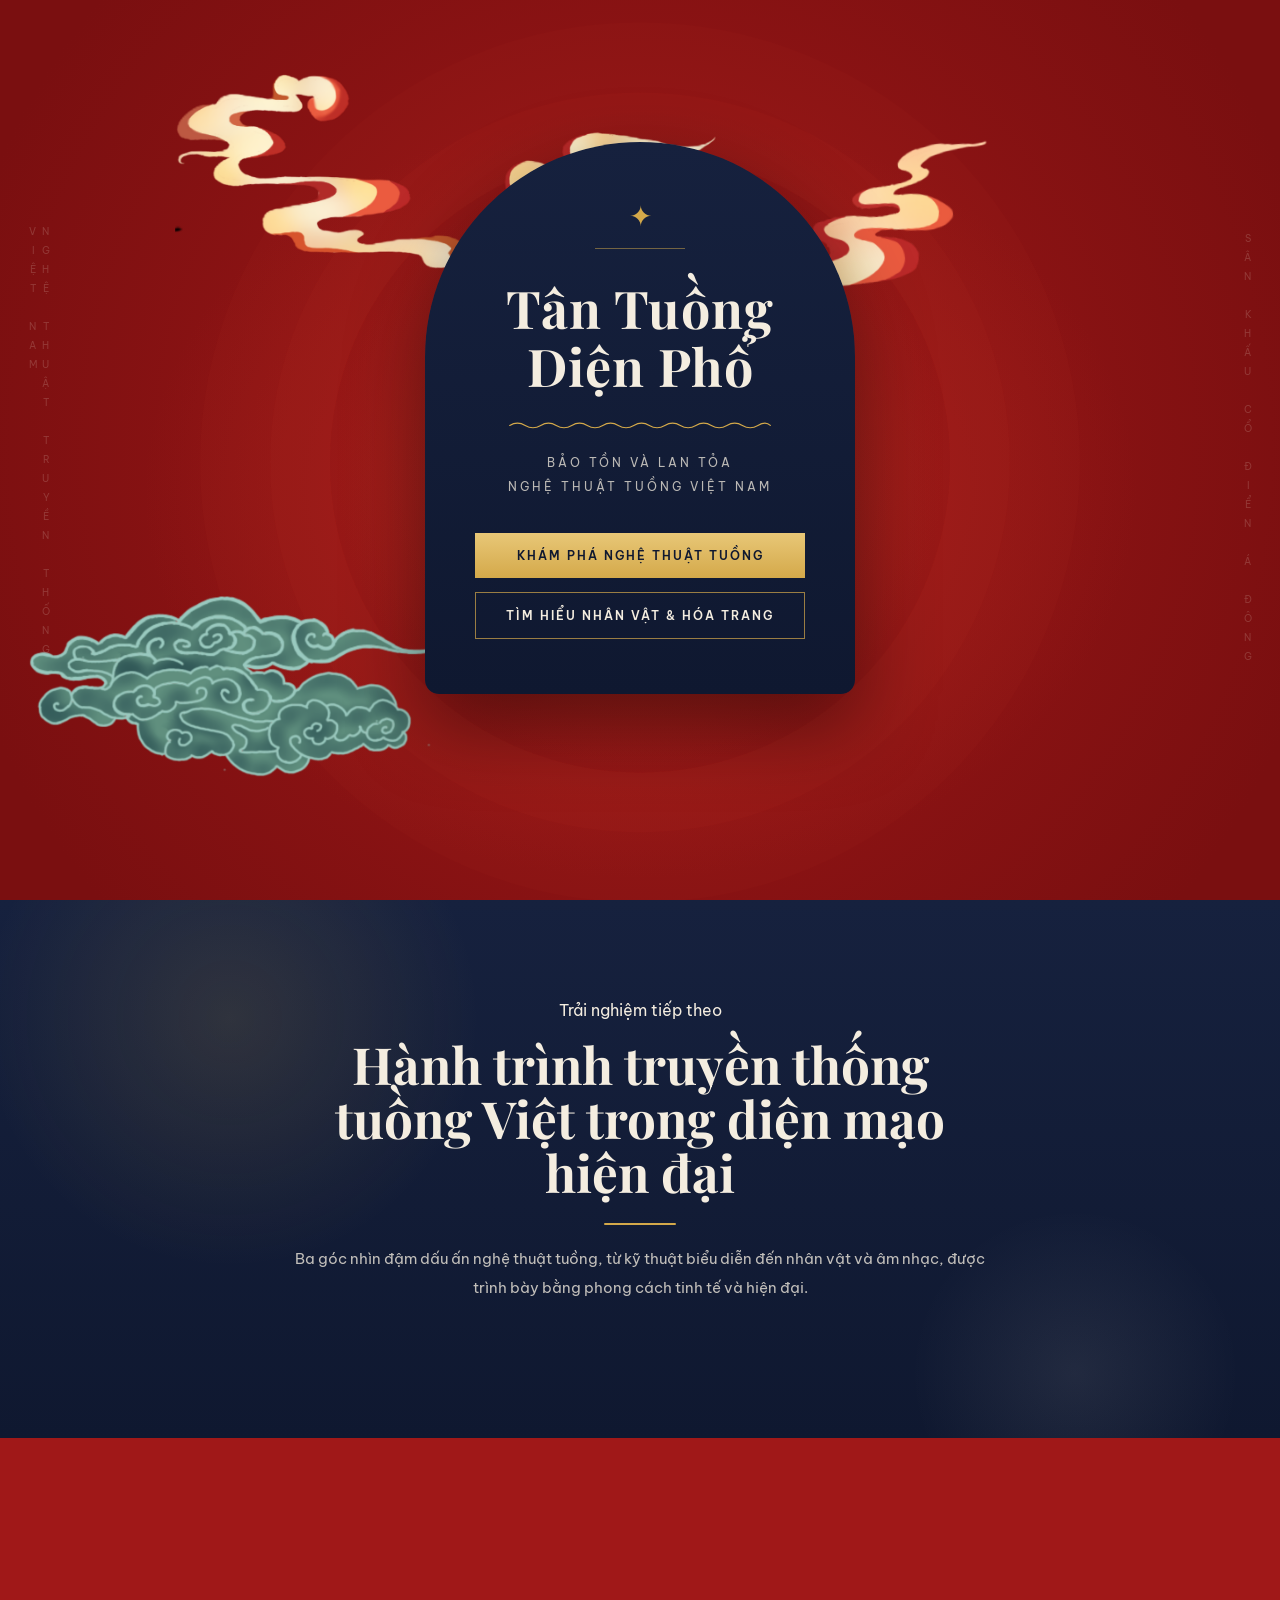
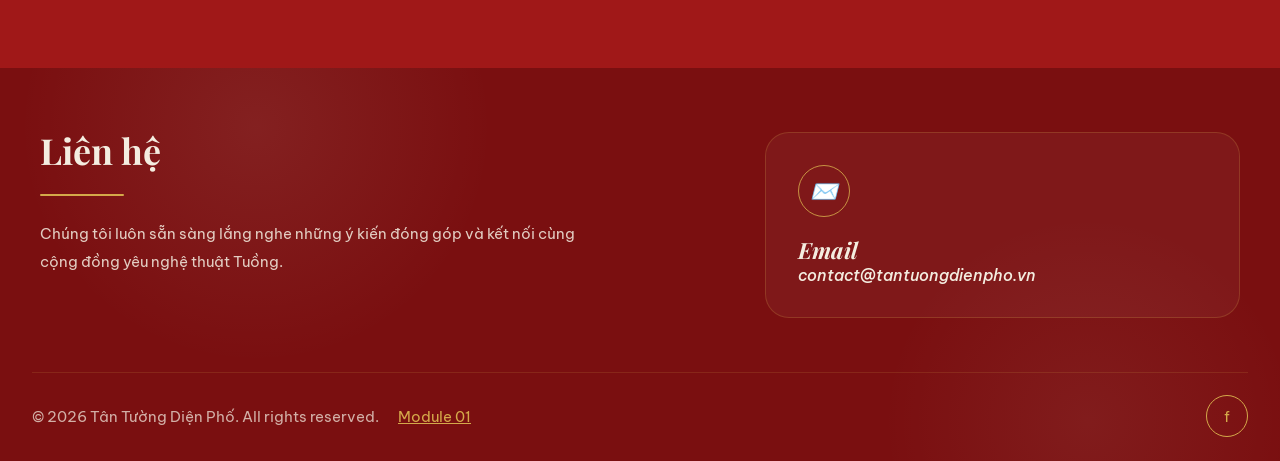
==== commit 25f32875: "yaya" ====
--- a/index.html
+++ b/index.html
@@ -8,121 +8,7 @@
     <link rel="preconnect" href="https://fonts.gstatic.com" crossorigin>
     <link href="https://fonts.googleapis.com/css2?family=Playfair+Display:wght@600;700;800&family=Be+Vietnam+Pro:wght@400;500;600&display=swap" rel="stylesheet">
     <link rel="stylesheet" href="styles.css">
-        .feature-card:nth-child(1) { animation-delay: 0.35s; }
-        .feature-card:nth-child(2) { animation-delay: 0.5s; }
-        .feature-card:nth-child(3) { animation-delay: 0.65s; }
-
-        .feature-card:hover {
-            transform: translateY(-8px);
-            box-shadow: 0 36px 90px rgba(0, 0, 0, 0.22);
-        }
-
-        .feature-icon {
-            width: 56px;
-            height: 56px;
-            display: grid;
-            place-items: center;
-            margin-bottom: 24px;
-            border-radius: 18px;
-            background: rgba(212, 169, 74, 0.14);
-            color: var(--gold);
-            font-size: 28px;
-        }
-
-        .feature-card h3 {
-            font-family: 'Playfair Display', serif;
-            font-size: 1.45rem;
-            margin-bottom: 14px;
-        }
-
-        .feature-card p {
-            color: rgba(244, 237, 224, 0.77);
-            line-height: 1.9;
-            margin: 0;
-        }
-
-        .card-btn {
-            margin-top: 30px;
-            width: fit-content;
-        }
-
-        .section-spark {
-            position: absolute;
-            width: 10px;
-            height: 10px;
-            border-radius: 50%;
-            background: rgba(212, 169, 74, 0.8);
-            filter: blur(0.6px);
-            opacity: 0.9;
-            pointer-events: none;
-            z-index: 0;
-        }
-
-        .section-spark.s1 {
-            top: 24%;
-            left: 12%;
-        }
-
-        .section-spark.s2 {
-            bottom: 22%;
-            right: 14%;
-            width: 14px;
-            height: 14px;
-            opacity: 0.75;
-        }
-
-        @keyframes fadeUp {
-            to {
-                opacity: 1;
-                transform: translateY(0);
-            }
-        }
-
-        @media (prefers-reduced-motion: reduce) {
-            .experience-intro,
-            .feature-card {
-                animation: none !important;
-                transition: none !important;
-                transform: none !important;
-            }
-        }
-
-        .help {
-            position: fixed;
-            bottom: 20px;
-            right: 20px;
-            width: 34px;
-            height: 34px;
-            border-radius: 50%;
-            background: var(--navy);
-            color: var(--cream);
-            border: 1px solid rgba(244, 237, 224, 0.3);
-            display: flex;
-            align-items: center;
-            justify-content: center;
-            font-size: 15px;
-            cursor: pointer;
-            z-index: 100;
-        }
-
-        @media (max-width: 1024px) {
-            .feature-grid {
-                grid-template-columns: 1fr 1fr;
-            }
-        }
-
-        @media (max-width: 768px) {
-            nav, .btn-header { display: none; }
-            .arch h1 { font-size: 38px; }
-            .side-text { display: none; }
-            .experience-section {
-                padding: 60px 20px 80px;
-            }
-            .feature-grid {
-                grid-template-columns: 1fr;
-            }
-        }
-    </style>
+</head>
 </head>
 <body>
     <section class="hero">
